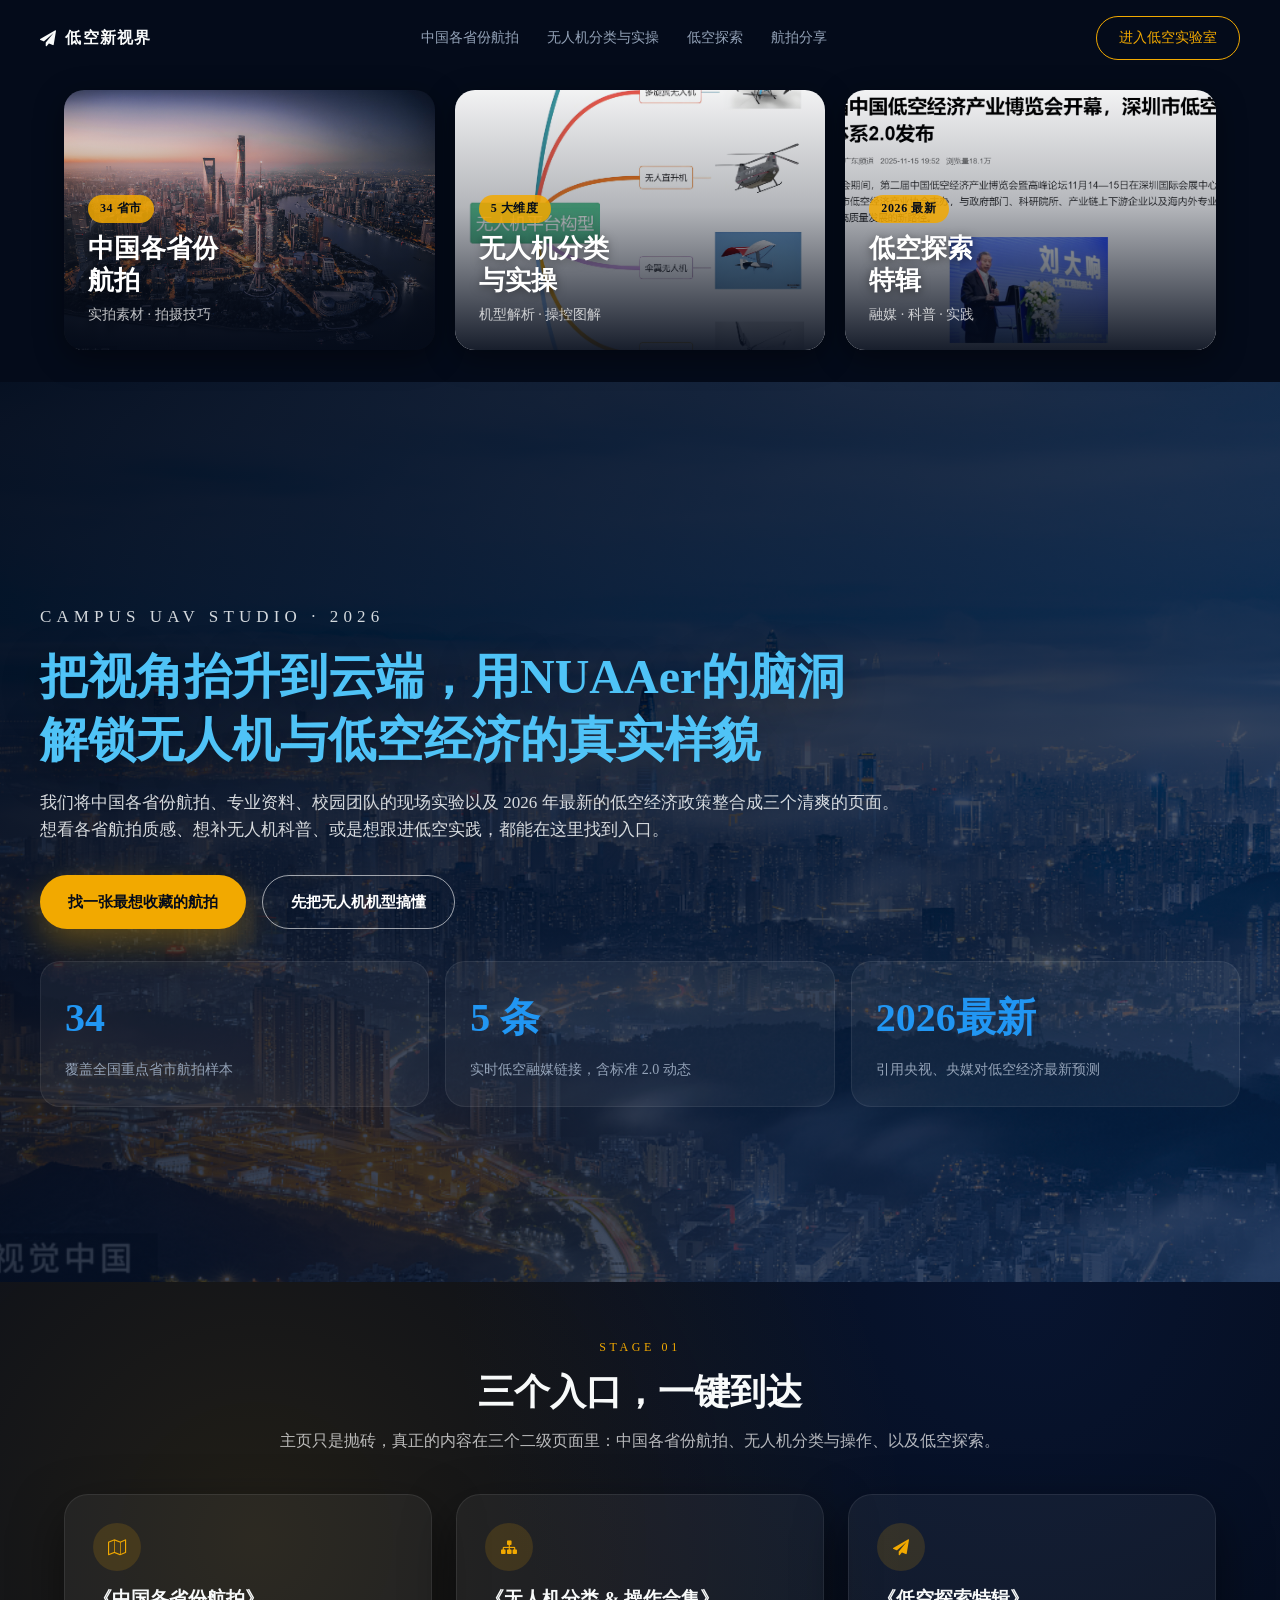
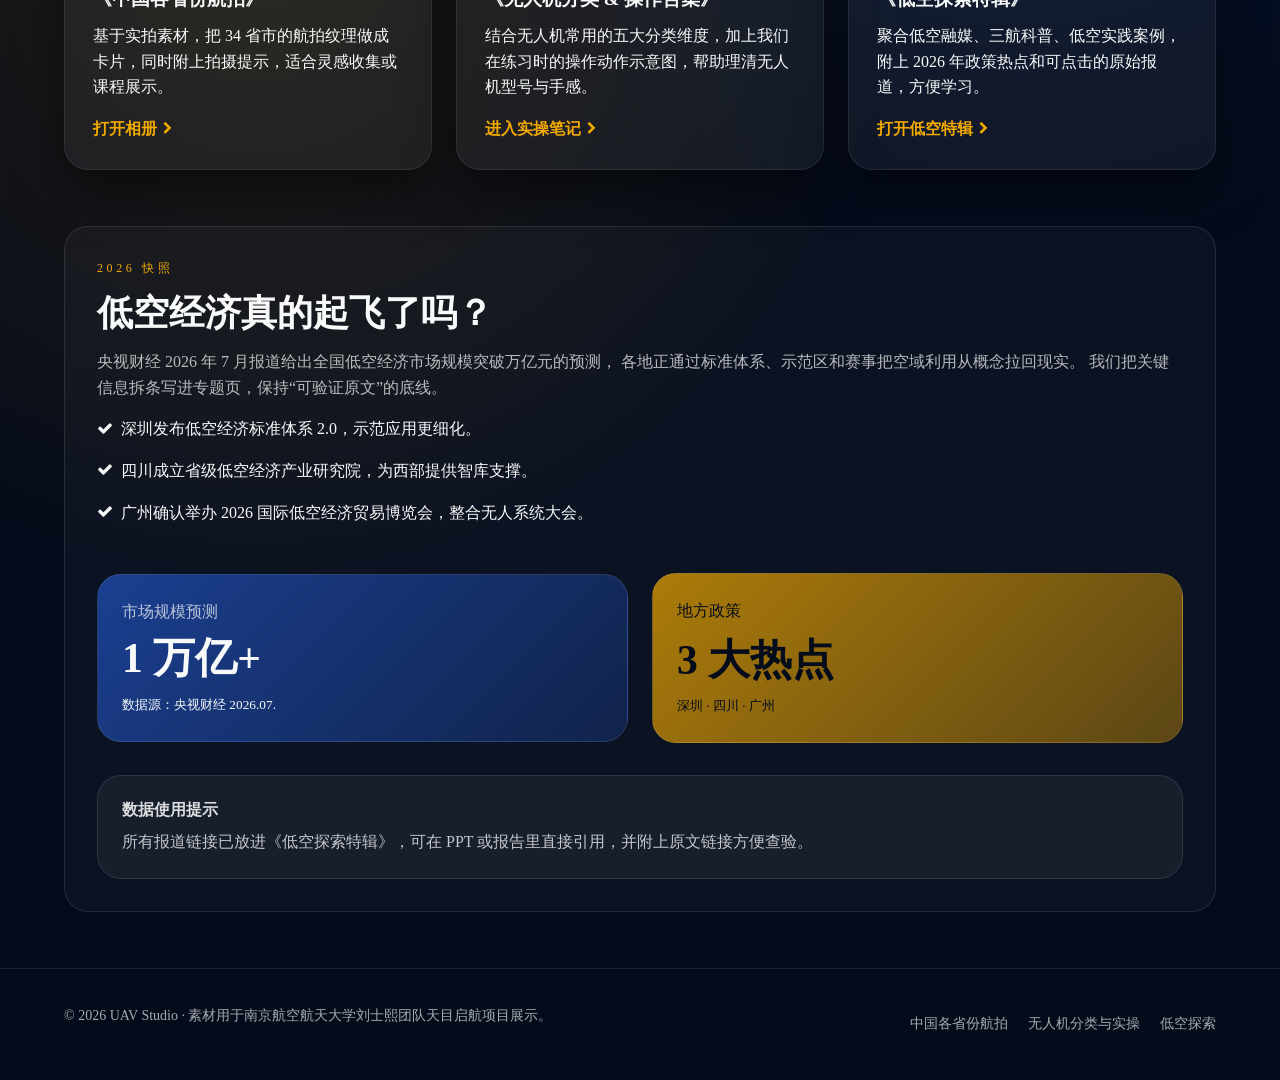
==== index.html @ 13bf7d5a "🚀 部署低空新视界网站 包含首页、省份航拍、无人机分类、低空探索、航拍分享等页面" ====
<!DOCTYPE html>
<html lang="zh-CN">
<head>
  <meta charset="UTF-8">
  <meta name="viewport" content="width=device-width, initial-scale=1.0">
  <title>低空新视界 - 无人机创研营</title>
  <link rel="stylesheet" href="font-awesome.min.css">
  <link rel="stylesheet" href="styles.css">
  <style>
    .hero-bg {
      background-image: linear-gradient(140deg, rgba(4,11,26,0.95), rgba(6,26,60,0.65)),
        url('images/第二页/广东深圳.jpg');
      background-size: cover;
      background-position: center;
    }
    .section-divider {
      position: relative;
    }
    .section-divider::before {
      content: "";
      position: absolute;
      inset: 0;
      background: radial-gradient(circle at 20% 20%, rgba(242,169,0,0.12), transparent 45%),
                  radial-gradient(circle at 80% 0%, rgba(31,75,173,0.15), transparent 35%);
      z-index: 0;
    }
    .section-divider > .container {
      position: relative;
      z-index: 1;
    }
    .check-list p {
      display: flex;
      align-items: flex-start;
      gap: 0.5rem;
    }
    .check-list i {
      color: var(--color-accent);
      margin-top: 0.2rem;
    }
  </style>
</head>
<body class="page page-index">
  <nav id="site-nav" class="site-nav">
    <div class="container nav-inner">
      <a href="index.html" class="brand">
        <i class="fa fa-paper-plane" aria-hidden="true"></i>
        低空新视界
      </a>
      <div class="nav-links">
        <a href="province.html">中国各省份航拍</a>
        <a href="categories.html">无人机分类与实操</a>
        <a href="explore.html">低空探索</a>
        <a href="share.html">航拍分享</a>
      </div>
      <a href="explore.html" class="nav-cta">进入低空实验室</a>
    </div>
  </nav>

  <!-- ===== 顶部三分布导航卡片（模仿参考图） ===== -->
  <section class="top-three-nav">
    <div class="container">
      <div class="top-three-grid">
        <!-- 卡片1：中国各省份航拍 -->
        <a href="province.html" class="top-nav-card">
          <div class="top-nav-card-img" style="background-image: url('images/第二页/上海.jpg');">
            <div class="top-nav-card-overlay">
              <span class="top-nav-badge">34 省市</span>
              <h2>中国各省份<br>航拍</h2>
              <p>实拍素材 · 拍摄技巧</p>
            </div>
          </div>
        </a>
        <!-- 卡片2：无人机分类与实操 -->
        <a href="categories.html" class="top-nav-card">
          <div class="top-nav-card-img" style="background-image: url('images/无人机分类/按平台构型分/平台构型分类.jpg');">
            <div class="top-nav-card-overlay">
              <span class="top-nav-badge">5 大维度</span>
              <h2>无人机分类<br>与实操</h2>
              <p>机型解析 · 操控图解</p>
            </div>
          </div>
        </a>
        <!-- 卡片3：低空探索 -->
        <a href="explore.html" class="top-nav-card">
          <div class="top-nav-card-img" style="background-image: url('images/低空融媒/new1.png');">
            <div class="top-nav-card-overlay">
              <span class="top-nav-badge">2026 最新</span>
              <h2>低空探索<br>特辑</h2>
              <p>融媒 · 科普 · 实践</p>
            </div>
          </div>
        </a>
      </div>
    </div>
  </section>

  <header class="hero hero-full hero-bg">
     <style>
       /* 仅修改h1大字和数据数字颜色，其他样式不改动 */
       .hero-content h1 {
         color: #4fc3f7; /* 蓝色系-天空蓝（大字） */
       }
       .stat-card p {
         color: #2196f3; /* 蓝色系-经典蓝（数字） */
       }
     </style>
     <div class="container hero-content">
       <p class="hero-tag">Campus UAV Studio · 2026</p >
       <h1>
         把视角抬升到云端，用NUAAer的脑洞
         <br>解锁无人机与低空经济的真实样貌
       </h1>
       <p>
         我们将中国各省份航拍、专业资料、校园团队的现场实验以及 2026 年最新的低空经济政策整合成三个清爽的页面。<br>
         想看各省航拍质感、想补无人机科普、或是想跟进低空实践，都能在这里找到入口。
       </p >
       <div class="button-row">
         <a href="province.html" class="button button-primary">找一张最想收藏的航拍</a >
         <a href="categories.html" class="button button-outline">先把无人机机型搞懂</a >
       </div>
       <div class="stats-grid">
         <article class="stat-card">
           <p>34</p >
           <span>覆盖全国重点省市航拍样本</span>
         </article>
         <article class="stat-card">
           <p>5 条</p >
           <span>实时低空融媒链接，含标准 2.0 动态</span>
         </article>
         <article class="stat-card">
           <p>2026最新</p >
           <span>引用央视、央媒对低空经济最新预测</span>
         </article>
       </div>
     </div>
   </header>

  <main class="section-divider">
    <div class="container">
      <section class="section">
        <div class="section-intro">
          <p class="section-label">Stage 01</p>
          <h2 class="section-title">三个入口，一键到达</h2>
          <p class="section-description">
            主页只是抛砖，真正的内容在三个二级页面里：中国各省份航拍、无人机分类与操作、以及低空探索。
          </p>
        </div>
        <div class="grid-auto">
          <article class="glass-panel">
            <span class="icon-circle"><i class="fa fa-map-o" aria-hidden="true"></i></span>
            <h3>《中国各省份航拍》</h3>
            <p>
              基于实拍素材，把 34 省市的航拍纹理做成卡片，同时附上拍摄提示，适合灵感收集或课程展示。
            </p>
            <a href="province.html" class="link-accent">
              打开相册 <i class="fa fa-chevron-right" aria-hidden="true"></i>
            </a>
          </article>

          <article class="glass-panel">
            <span class="icon-circle"><i class="fa fa-sitemap" aria-hidden="true"></i></span>
            <h3>《无人机分类 & 操作合集》</h3>
            <p>
              结合无人机常用的五大分类维度，加上我们在练习时的操作动作示意图，帮助理清无人机型号与手感。
            </p>
            <a href="categories.html" class="link-accent">
              进入实操笔记 <i class="fa fa-chevron-right" aria-hidden="true"></i>
            </a>
          </article>

          <article class="glass-panel">
            <span class="icon-circle"><i class="fa fa-paper-plane" aria-hidden="true"></i></span>
            <h3>《低空探索特辑》</h3>
            <p>
              聚合低空融媒、三航科普、低空实践案例，附上 2026 年政策热点和可点击的原始报道，方便学习。
            </p>
            <a href="explore.html" class="link-accent">
              打开低空特辑 <i class="fa fa-chevron-right" aria-hidden="true"></i>
            </a>
          </article>
        </div>
      </section>

      <section class="section">
        <div class="highlight-card">
          <div>
            <p class="section-label">2026 快照</p>
            <h3 class="section-title">低空经济真的起飞了吗？</h3>
            <p class="section-description">
              央视财经 2026 年 7 月报道给出全国低空经济市场规模突破万亿元的预测，
              各地正通过标准体系、示范区和赛事把空域利用从概念拉回现实。
              我们把关键信息拆条写进专题页，保持“可验证原文”的底线。
            </p>
            <div class="check-list">
              <p><i class="fa fa-check" aria-hidden="true"></i><span>深圳发布低空经济标准体系 2.0，示范应用更细化。</span></p>
              <p><i class="fa fa-check" aria-hidden="true"></i><span>四川成立省级低空经济产业研究院，为西部提供智库支撑。</span></p>
              <p><i class="fa fa-check" aria-hidden="true"></i><span>广州确认举办 2026 国际低空经济贸易博览会，整合无人系统大会。</span></p>
            </div>
          </div>
          <div class="two-column">
            <div class="metric-card">
              <p class="section-description" style="margin:0 0 0.4rem;">市场规模预测</p>
              <h4 style="margin:0 0 0.4rem;font-size:2.6rem;">1 万亿+</h4>
              <small>数据源：央视财经 2026.07.</small>
            </div>
            <div class="metric-card alt">
              <p style="margin:0 0 0.6rem;">地方政策</p>
              <h4 style="margin:0 0 0.3rem;font-size:2.6rem;">3 大热点</h4>
              <small>深圳 · 四川 · 广州</small>
            </div>
          </div>
          <div class="metric-card" style="background:rgba(255,255,255,0.05);color:rgba(255,255,255,0.85);">
            <h4 style="margin:0 0 0.5rem;">数据使用提示</h4>
            <p style="margin:0;color:rgba(255,255,255,0.75);">
              所有报道链接已放进《低空探索特辑》，可在 PPT 或报告里直接引用，并附上原文链接方便查验。
            </p>
          </div>
        </div>
      </section>
    </div>
  </main>

  <footer class="footer">
    <div class="container footer-inner">
      <p>© 2026 UAV Studio · 素材用于南京航空航天大学刘士熙团队天目启航项目展示。</p>
      <div class="footer-links">
        <a href="province.html">中国各省份航拍</a>
        <a href="categories.html">无人机分类与实操</a>
        <a href="explore.html">低空探索</a>
      </div>
    </div>
  </footer>

  <script>
    const nav = document.getElementById('site-nav');
    window.addEventListener('scroll', () => {
      nav.classList.toggle('nav-scrolled', window.scrollY > 30);
    });
  </script>
</body>
</html>
---- styles.css ----
/* Google Fonts removed — blocked in China. Using system font stack instead. */
/* Inter → system sans-serif; Noto Sans SC → system Chinese fonts */

* {
  box-sizing: border-box;
}

body {
  margin: 0;
  min-height: 100vh;
  font-family: "FangSong", "仿宋", "STFangsong", "华文仿宋", "Noto Serif SC", "Source Han Serif SC", "SimSun", "宋体", serif;
  line-height: 1.6;
  background-color: #040b1a;
  color: #f8fafa;
}

img {
  display: block;
  max-width: 100%;
  height: auto;
}

a {
  color: inherit;
  text-decoration: none;
}

p {
  margin: 0 0 16px;
}

h1, h2, h3, h4, h5, h6 {
  margin: 0 0 12px;
  line-height: 1.3;
}

.page {
  background-color: #040b1a;
}

.page-province {
  background-color: #030a1b;
}

.page-categories {
  background-color: #020814;
}

.page-explore {
  background-color: #030717;
}

.container {
  width: 100%;
  max-width: 1200px;
  margin: 0 auto;
  padding: 0 24px;
}

.site-nav {
  position: fixed;
  top: 0;
  left: 0;
  right: 0;
  z-index: 50;
  transition: background-color 0.25s ease, box-shadow 0.25s ease;
}

.nav-inner {
  display: flex;
  align-items: center;
  justify-content: space-between;
  padding: 16px 0;
}

.brand {
  font-weight: 600;
  letter-spacing: 0.08em;
  display: flex;
  align-items: center;
  gap: 8px;
}

.nav-links {
  display: none;
  gap: 28px;
  font-size: 14px;
  color: #94a3b8;
}

.nav-links a:hover,
.nav-links a.is-active {
  color: #f2a900;
}

.nav-cta {
  border: 1px solid #f2a900;
  border-radius: 999px;
  padding: 10px 22px;
  font-size: 14px;
  color: #f2a900;
  transition: transform 0.25s ease, box-shadow 0.25s ease;
}

.nav-cta:hover {
  transform: translateY(-2px);
  box-shadow: 0 10px 25px rgba(242, 169, 0, 0.35);
}

.nav-scrolled {
  background-color: rgba(4, 11, 26, 0.95);
  box-shadow: 0 8px 24px rgba(0, 0, 0, 0.35);
}

@media (min-width: 768px) {
  .nav-links {
    display: flex;
  }
}

/* ===== 顶部三分布导航卡片 ===== */
.top-three-nav {
  padding-top: 90px;
  padding-bottom: 32px;
}

.top-three-grid {
  display: grid;
  gap: 20px;
  grid-template-columns: 1fr;
}

@media (min-width: 768px) {
  .top-three-grid {
    grid-template-columns: repeat(3, 1fr);
  }
}

.top-nav-card {
  display: block;
  border-radius: 20px;
  overflow: hidden;
  text-decoration: none;
  color: #fff;
  transition: transform 0.3s ease, box-shadow 0.3s ease;
  box-shadow: 0 8px 30px rgba(0, 0, 0, 0.4);
  cursor: pointer;
}

.top-nav-card:hover {
  transform: translateY(-6px);
  box-shadow: 0 18px 45px rgba(0, 0, 0, 0.55);
}

.top-nav-card-img {
  height: 260px;
  background-size: cover;
  background-position: center;
  position: relative;
  transition: transform 0.4s ease;
}

.top-nav-card:hover .top-nav-card-img {
  transform: scale(1.05);
}

.top-nav-card-overlay {
  position: absolute;
  inset: 0;
  background: linear-gradient(0deg, rgba(4,11,26,0.92) 0%, rgba(4,11,26,0.3) 55%, rgba(4,11,26,0.05) 100%);
  display: flex;
  flex-direction: column;
  justify-content: flex-end;
  padding: 24px;
}

.top-nav-badge {
  display: inline-block;
  background: rgba(242, 169, 0, 0.85);
  color: #040b1a;
  font-size: 12px;
  font-weight: 700;
  padding: 4px 12px;
  border-radius: 20px;
  margin-bottom: 10px;
  align-self: flex-start;
  letter-spacing: 0.05em;
}

.top-nav-card-overlay h2 {
  font-size: 26px;
  font-weight: 700;
  margin: 0 0 6px;
  line-height: 1.25;
  text-shadow: 0 2px 10px rgba(0,0,0,0.5);
}

.top-nav-card-overlay p {
  font-size: 14px;
  color: rgba(255,255,255,0.75);
  margin: 0;
}

.hero {
  padding-top: 110px;
  padding-bottom: 48px;
}

.hero-full {
  min-height: 100vh;
  display: flex;
  align-items: center;
}

.hero-content {
  padding: 32px 0 48px;
}

.hero-tag {
  letter-spacing: 0.3em;
  font-size: 12px;
  text-transform: uppercase;
  color: #94a3b8;
  margin-bottom: 16px;
}

.hero h1 {
  font-size: 48px;
  margin-bottom: 18px;
  text-shadow: 0 10px 40px rgba(0, 0, 0, 0.35);
}

.hero p {
  font-size: 17px;
  color: rgba(248, 250, 252, 0.85);
}

.button-row {
  display: flex;
  flex-wrap: wrap;
  gap: 16px;
  margin-top: 32px;
}

.button {
  border: none;
  border-radius: 999px;
  padding: 14px 28px;
  font-size: 15px;
  font-weight: 600;
  cursor: pointer;
  display: inline-flex;
  align-items: center;
  justify-content: center;
  gap: 8px;
  transition: transform 0.25s ease, box-shadow 0.25s ease;
}

.button-primary {
  background-color: #f2a900;
  color: #040b1a;
  box-shadow: 0 15px 35px rgba(242, 169, 0, 0.35);
}

.button-outline {
  border: 1px solid rgba(255, 255, 255, 0.6);
  background-color: transparent;
  color: #fff;
}

.button:hover {
  transform: translateY(-2px);
}

.stats-grid {
  margin-top: 32px;
  display: grid;
  gap: 16px;
}

.stat-card {
  border-radius: 20px;
  padding: 24px;
  background: rgba(255, 255, 255, 0.05);
  border: 1px solid rgba(255, 255, 255, 0.07);
}

.stat-card p {
  font-size: 40px;
  font-weight: 700;
  margin-bottom: 6px;
}

.stat-card span {
  font-size: 14px;
  color: #94a3b8;
}

@media (min-width: 768px) {
  .stats-grid {
    grid-template-columns: repeat(3, 1fr);
  }
}

.section {
  padding: 56px 0;
}

.section + .section {
  padding-top: 0;
}

.section-intro {
  text-align: center;
  max-width: 720px;
  margin: 0 auto 40px;
}

.section-label {
  font-size: 12px;
  letter-spacing: 0.3em;
  text-transform: uppercase;
  color: #f2a900;
  margin-bottom: 12px;
}

.section-title {
  font-size: 36px;
  font-weight: 700;
  margin-bottom: 12px;
}

.section-description {
  color: rgba(255, 255, 255, 0.7);
}

.grid-auto,
.grid-two,
.grid-three {
  display: grid;
  gap: 24px;
}

@media (min-width: 640px) {
  .grid-auto {
    grid-template-columns: repeat(2, 1fr);
  }
}

@media (min-width: 1024px) {
  .grid-auto {
    grid-template-columns: repeat(3, 1fr);
  }
}

@media (min-width: 768px) {
  .grid-two {
    grid-template-columns: repeat(2, 1fr);
  }
}

@media (min-width: 1024px) {
  .grid-three {
    grid-template-columns: repeat(3, 1fr);
  }
}

.glass-panel {
  background: rgba(255, 255, 255, 0.05);
  border: 1px solid rgba(255, 255, 255, 0.08);
  border-radius: 24px;
  padding: 28px;
  box-shadow: 0 20px 50px rgba(0, 0, 0, 0.5);
  display: flex;
  flex-direction: column;
  height: 100%;
}

.icon-circle {
  width: 48px;
  height: 48px;
  border-radius: 50%;
  background: rgba(242, 169, 0, 0.15);
  display: inline-flex;
  align-items: center;
  justify-content: center;
  color: #f2a900;
  margin-bottom: 16px;
}

.link-accent {
  color: #f2a900;
  display: inline-flex;
  align-items: center;
  gap: 6px;
  font-weight: 600;
  margin-top: auto;
}

.link-accent .fa {
  font-size: 13px;
}

.highlight-card {
  background: rgba(255, 255, 255, 0.03);
  border-radius: 24px;
  padding: 32px;
  border: 1px solid rgba(255, 255, 255, 0.1);
  display: grid;
  gap: 32px;
}

.two-column {
  display: grid;
  gap: 24px;
}

@media (min-width: 960px) {
  .two-column {
    grid-template-columns: repeat(2, 1fr);
    align-items: center;
  }
}

.metric-card {
  border-radius: 24px;
  padding: 24px;
  border: 1px solid rgba(255, 255, 255, 0.1);
  background: linear-gradient(135deg, rgba(31, 75, 173, 0.8), rgba(31, 75, 173, 0.3));
}

.metric-card.alt {
  background: linear-gradient(135deg, rgba(242, 169, 0, 0.7), rgba(242, 169, 0, 0.35));
  color: #040b1a;
}

.section-header {
  display: flex;
  flex-direction: column;
  gap: 12px;
  margin-bottom: 36px;
}

@media (min-width: 768px) {
  .section-header {
    flex-direction: row;
    align-items: center;
    justify-content: space-between;
  }
}

.gallery-grid {
  display: grid;
  gap: 24px;
}

@media (min-width: 640px) {
  .gallery-grid {
    grid-template-columns: repeat(2, 1fr);
  }
}

@media (min-width: 1024px) {
  .gallery-grid {
    grid-template-columns: repeat(3, 1fr);
  }
}

.gallery-card {
  background: rgba(255, 255, 255, 0.03);
  border: 1px solid rgba(255, 255, 255, 0.08);
  border-radius: 20px;
  overflow: hidden;
}

.gallery-card img {
  height: 190px;
  width: 100%;
  object-fit: cover;
}

.gallery-card .card-body {
  padding: 20px;
}

.gallery-card h3 {
  font-size: 20px;
  margin-bottom: 6px;
}

.gallery-card p {
  color: rgba(255, 255, 255, 0.75);
  font-size: 14px;
}

.card-grid {
  display: grid;
  gap: 24px;
}

@media (min-width: 768px) {
  .card-grid {
    grid-template-columns: repeat(2, 1fr);
  }
}

.classification-card {
  background: linear-gradient(145deg, rgba(17, 34, 64, 0.9), rgba(3, 10, 26, 0.9));
  border: 1px solid rgba(255, 255, 255, 0.08);
  border-radius: 22px;
  padding: 24px;
  display: flex;
  flex-direction: column;
  gap: 16px;
}

.classification-card img,
.operation-card img {
  border-radius: 18px;
  height: 200px;
  object-fit: cover;
  width: 100%;
}

.operation-card {
  background: rgba(255, 255, 255, 0.03);
  border: 1px solid rgba(255, 255, 255, 0.05);
  border-radius: 18px;
  padding: 24px;
  display: flex;
  flex-direction: column;
  gap: 16px;
}

@media (min-width: 768px) {
  .operation-card {
    flex-direction: row;
  }

  .operation-card img {
    width: 160px;
    height: 160px;
  }
}

.cta-card {
  background: rgba(255, 255, 255, 0.05);
  border: 1px solid rgba(255, 255, 255, 0.08);
  border-radius: 24px;
  padding: 32px;
  display: flex;
  flex-direction: column;
  gap: 20px;
}

.cta-card a {
  align-self: flex-start;
}

.lightbox {
  position: fixed;
  top: 0;
  left: 0;
  right: 0;
  bottom: 0;
  background: rgba(0, 0, 0, 0.8);
  display: flex;
  align-items: center;
  justify-content: center;
  padding: 32px;
  opacity: 0;
  pointer-events: none;
  transition: opacity 0.2s ease;
  z-index: 100;
}

.lightbox.is-visible {
  opacity: 1;
  pointer-events: auto;
}

.lightbox img {
  max-width: 90vw;
  max-height: 80vh;
  border-radius: 20px;
  box-shadow: 0 20px 60px rgba(0, 0, 0, 0.6);
}

.lightbox-close {
  position: absolute;
  top: 24px;
  right: 24px;
  background: rgba(0, 0, 0, 0.6);
  color: #fff;
  border: 1px solid rgba(255, 255, 255, 0.3);
  border-radius: 50%;
  width: 44px;
  height: 44px;
  font-size: 18px;
  display: flex;
  align-items: center;
  justify-content: center;
  cursor: pointer;
}

body.lightbox-open {
  overflow: hidden;
}

.media-card {
  border: 1px solid transparent;
  border-radius: 22px;
  overflow: hidden;
  background: rgba(255, 255, 255, 0.03);
  display: block;
}

.media-card img {
  height: 230px;
  width: 100%;
  object-fit: cover;
}

.media-card .card-body {
  padding: 24px;
}

.media-meta {
  font-size: 12px;
  letter-spacing: 0.2em;
  color: #94a3b8;
  text-transform: uppercase;
}

.science-grid,
.practice-grid {
  display: grid;
  gap: 24px;
}

@media (min-width: 992px) {
  .science-grid {
    grid-template-columns: repeat(3, 1fr);
  }
}

@media (min-width: 768px) {
  .practice-grid {
    grid-template-columns: repeat(2, 1fr);
  }
}

.practice-card {
  background: rgba(255, 255, 255, 0.04);
  border: 1px solid rgba(255, 255, 255, 0.08);
  border-radius: 22px;
  padding: 28px;
  height: 100%;
}

.practice-card ul {
  list-style: none;
  padding: 0;
  margin: 0;
  color: rgba(255, 255, 255, 0.75);
}

.practice-card li {
  margin-bottom: 10px;
}

.footer {
  border-top: 1px solid rgba(255, 255, 255, 0.1);
  padding: 36px 0;
  font-size: 14px;
  color: rgba(255, 255, 255, 0.65);
}

.footer-inner {
  display: flex;
  flex-direction: column;
  gap: 16px;
}

@media (min-width: 768px) {
  .footer-inner {
    flex-direction: row;
    justify-content: space-between;
    align-items: center;
  }
}

.footer-links {
  display: flex;
  gap: 20px;
}

.footer-links a:hover {
  color: #f2a900;
}
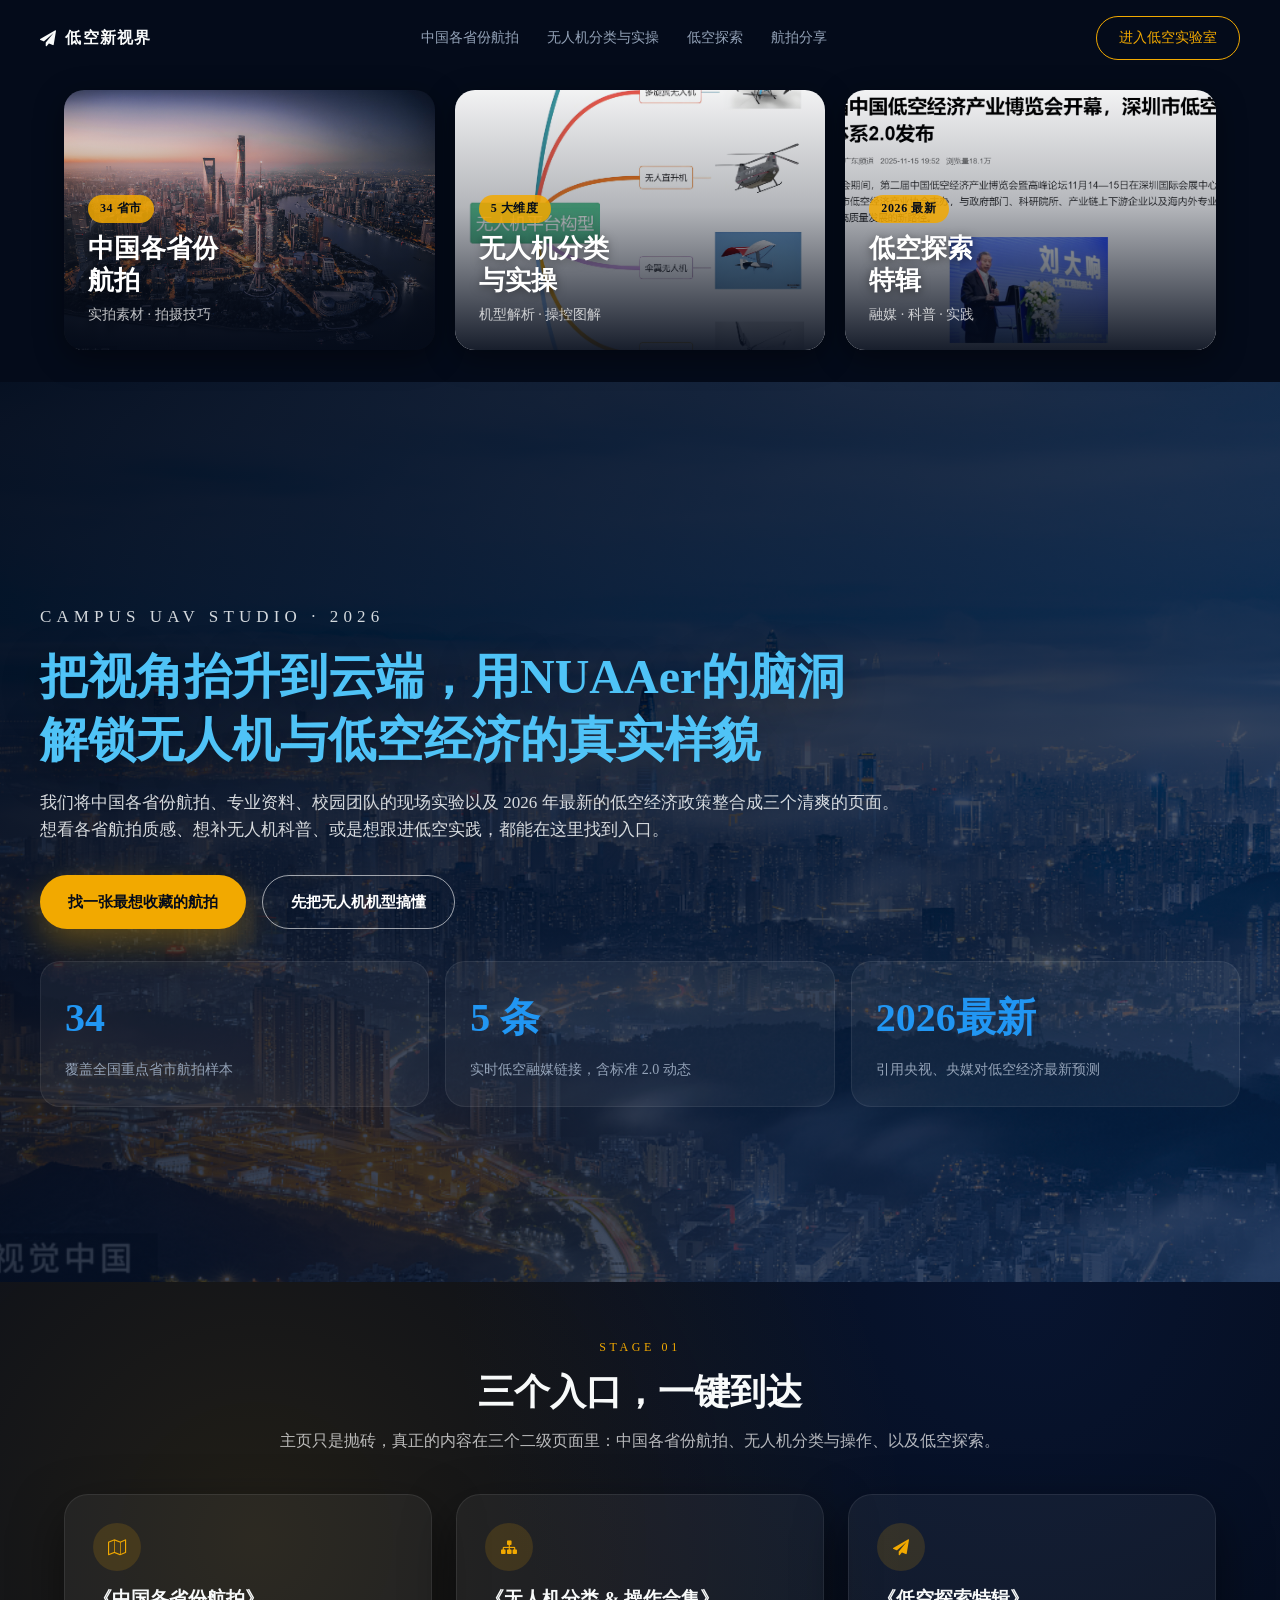
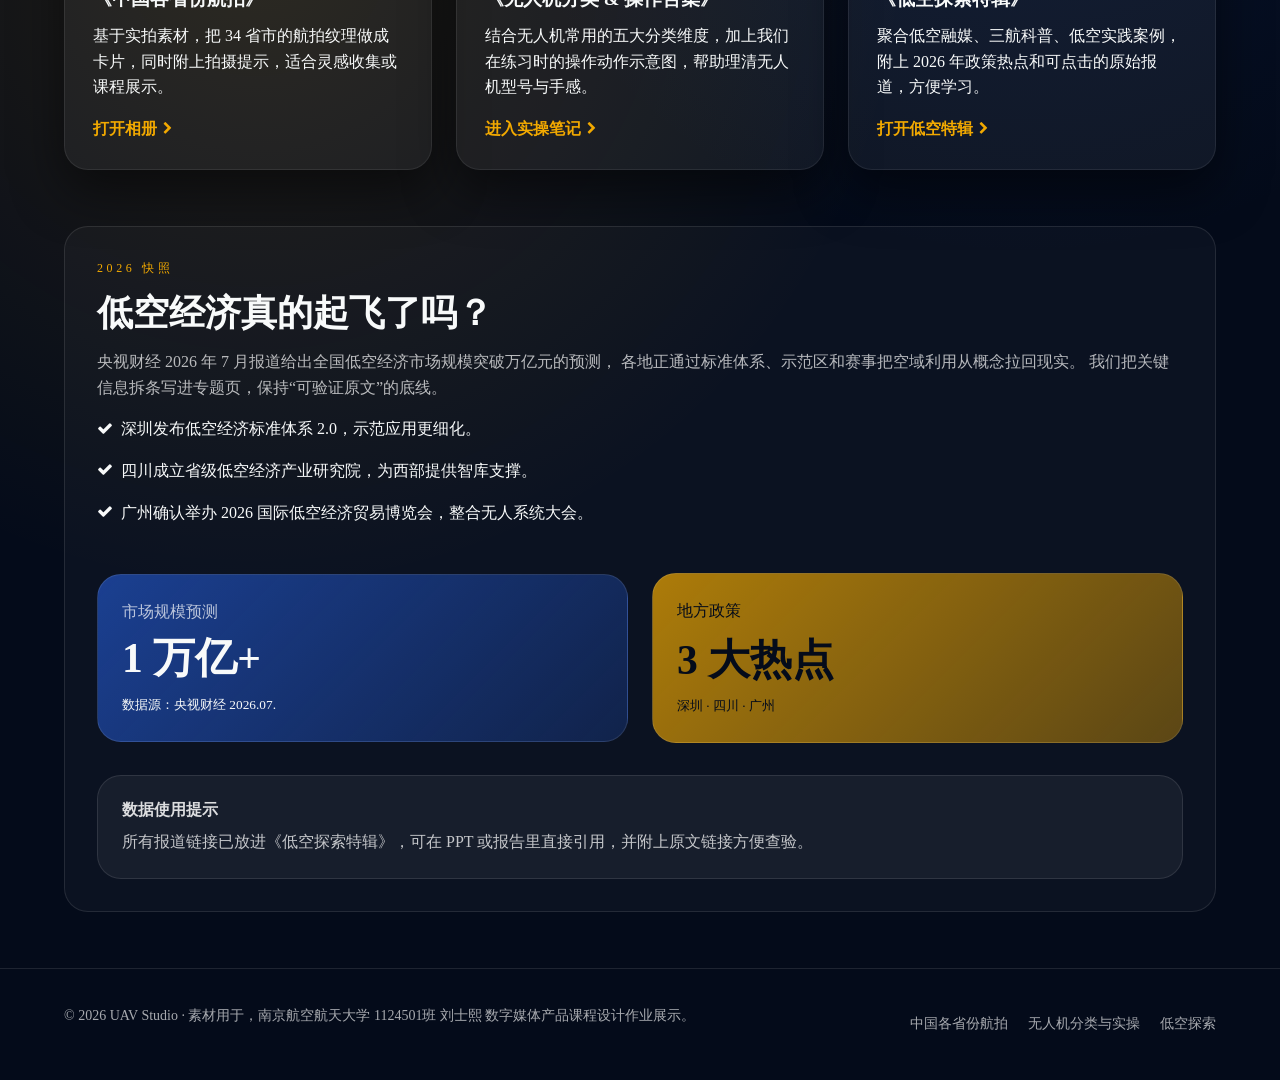
==== commit 4faf1c56: "更新 index.html 页脚信息" ====
--- a/index.html
+++ b/index.html
@@ -222,7 +222,7 @@
 
   <footer class="footer">
     <div class="container footer-inner">
-      <p>© 2026 UAV Studio · 素材用于南京航空航天大学刘士熙团队天目启航项目展示。</p>
+      <p>© 2026 UAV Studio · 素材用于，南京航空航天大学 1124501班 刘士熙 数字媒体产品课程设计作业展示。</p>
       <div class="footer-links">
         <a href="province.html">中国各省份航拍</a>
         <a href="categories.html">无人机分类与实操</a>
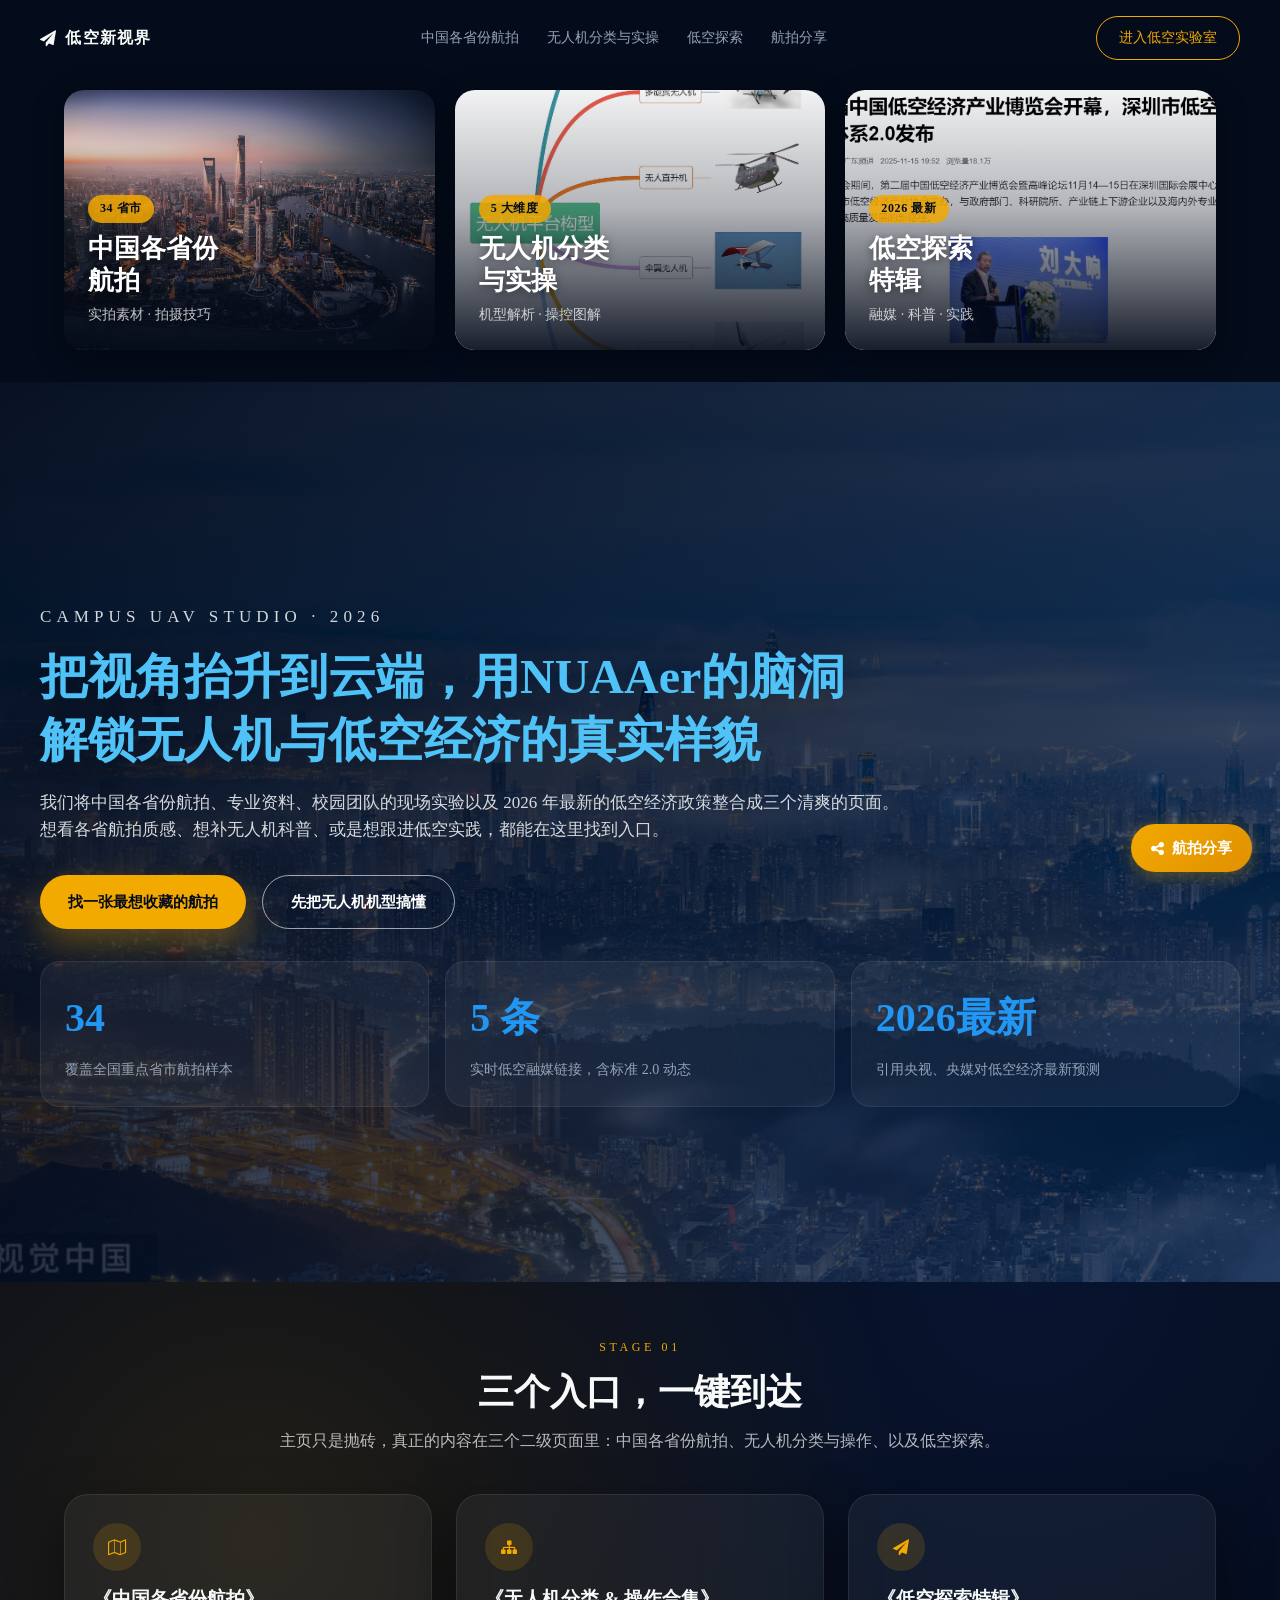
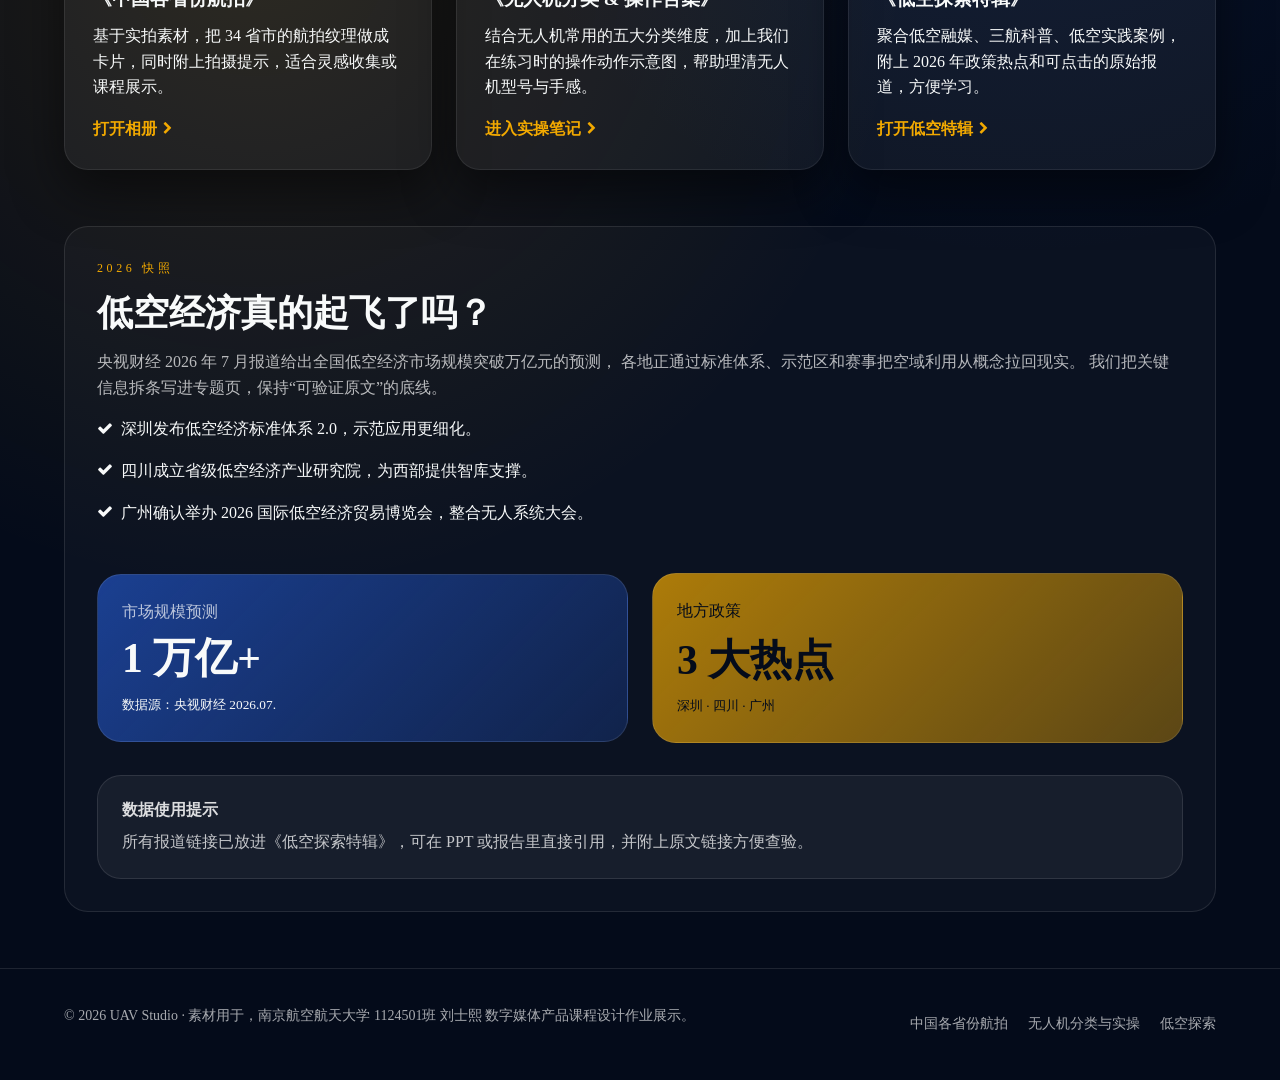
==== commit f0957f9d: "更新 index.html 页脚信息" ====
--- a/index.html
+++ b/index.html
@@ -237,6 +237,12 @@
       nav.classList.toggle('nav-scrolled', window.scrollY > 30);
     });
   </script>
+
+  <!-- 右下角快捷按钮 -->
+  <a href="share.html" style="position:fixed;bottom:28px;right:28px;z-index:999;display:flex;align-items:center;gap:8px;padding:12px 20px;background:linear-gradient(135deg,#f2a900,#e09000);color:#fff;border-radius:28px;text-decoration:none;font-size:15px;font-weight:600;box-shadow:0 4px 18px rgba(242,169,0,0.35);transition:transform 0.2s,box-shadow 0.2s;" onmouseover="this.style.transform='scale(1.06)';this.style.boxShadow='0 6px 24px rgba(242,169,0,0.5)'" onmouseout="this.style.transform='scale(1)';this.style.boxShadow='0 4px 18px rgba(242,169,0,0.35)'">
+    <i class="fa fa-share-alt" aria-hidden="true"></i> 航拍分享
+  </a>
+
 </body>
 </html>
 
